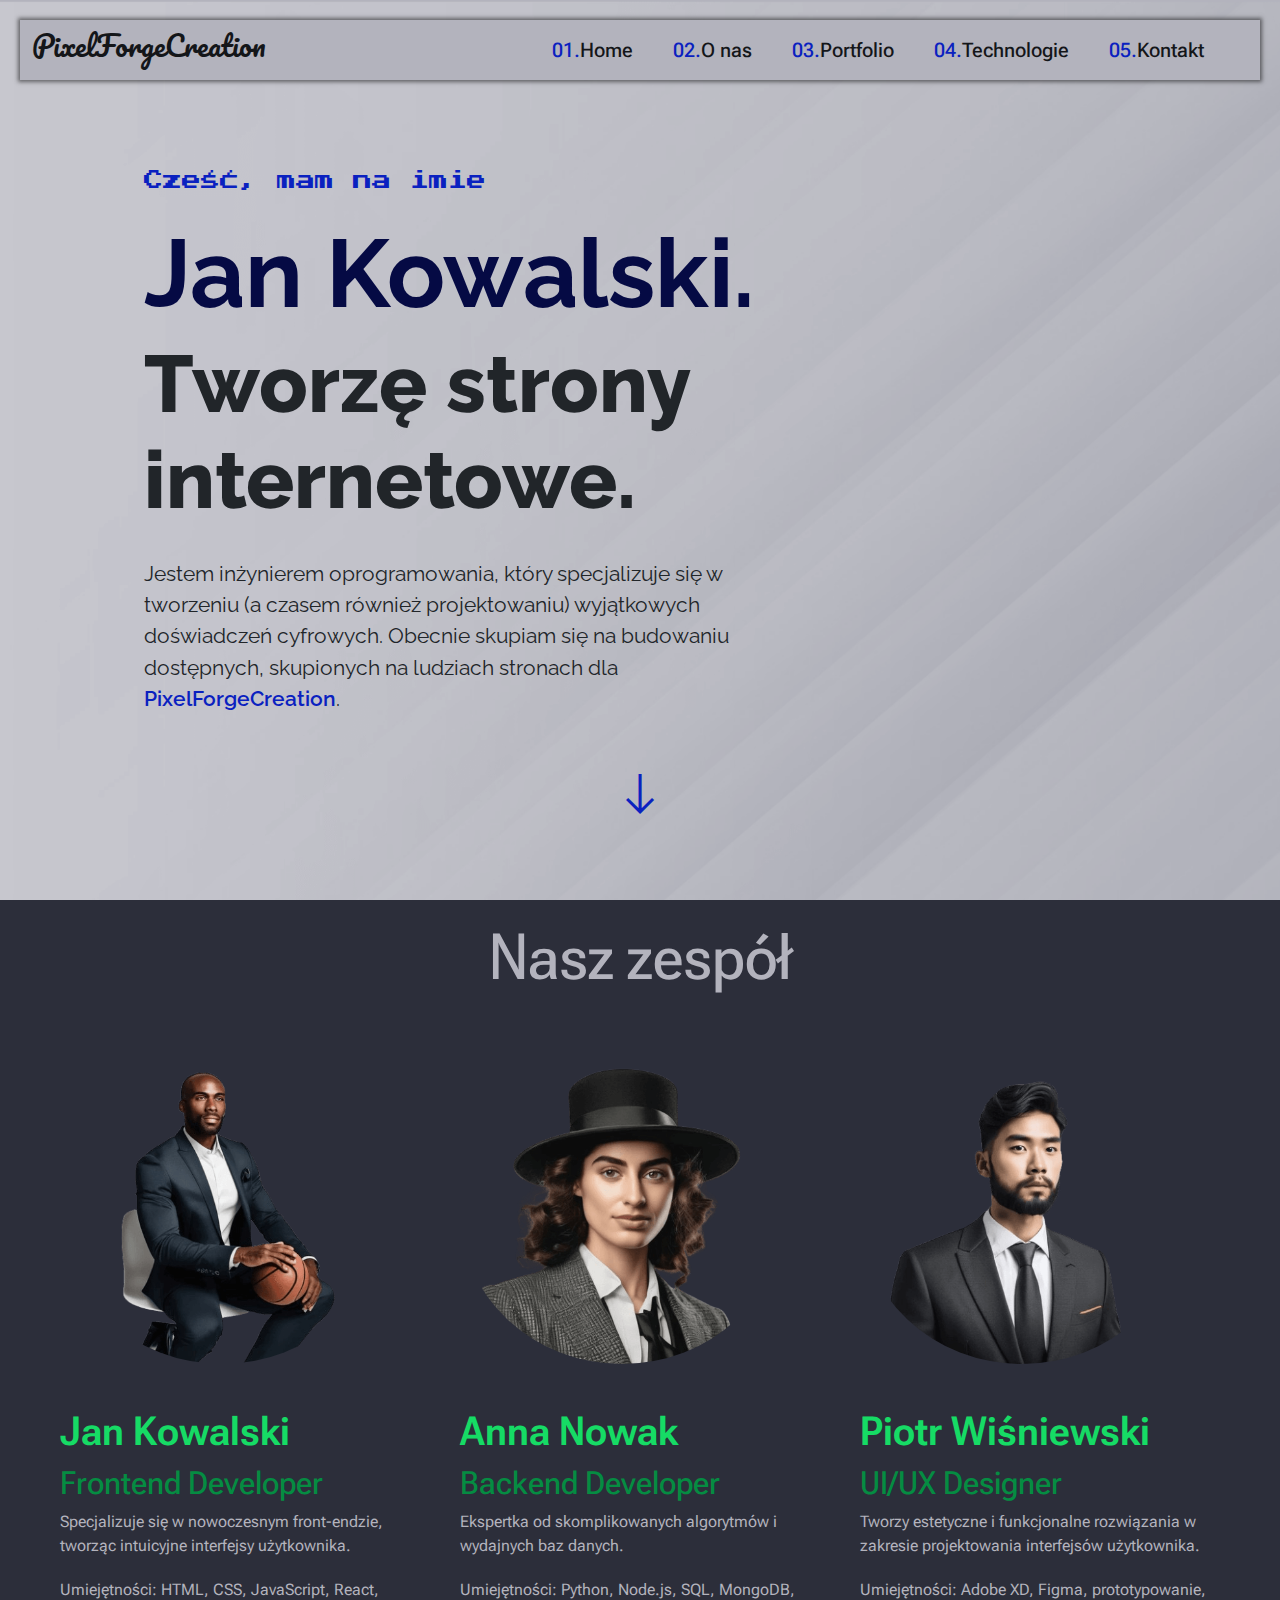
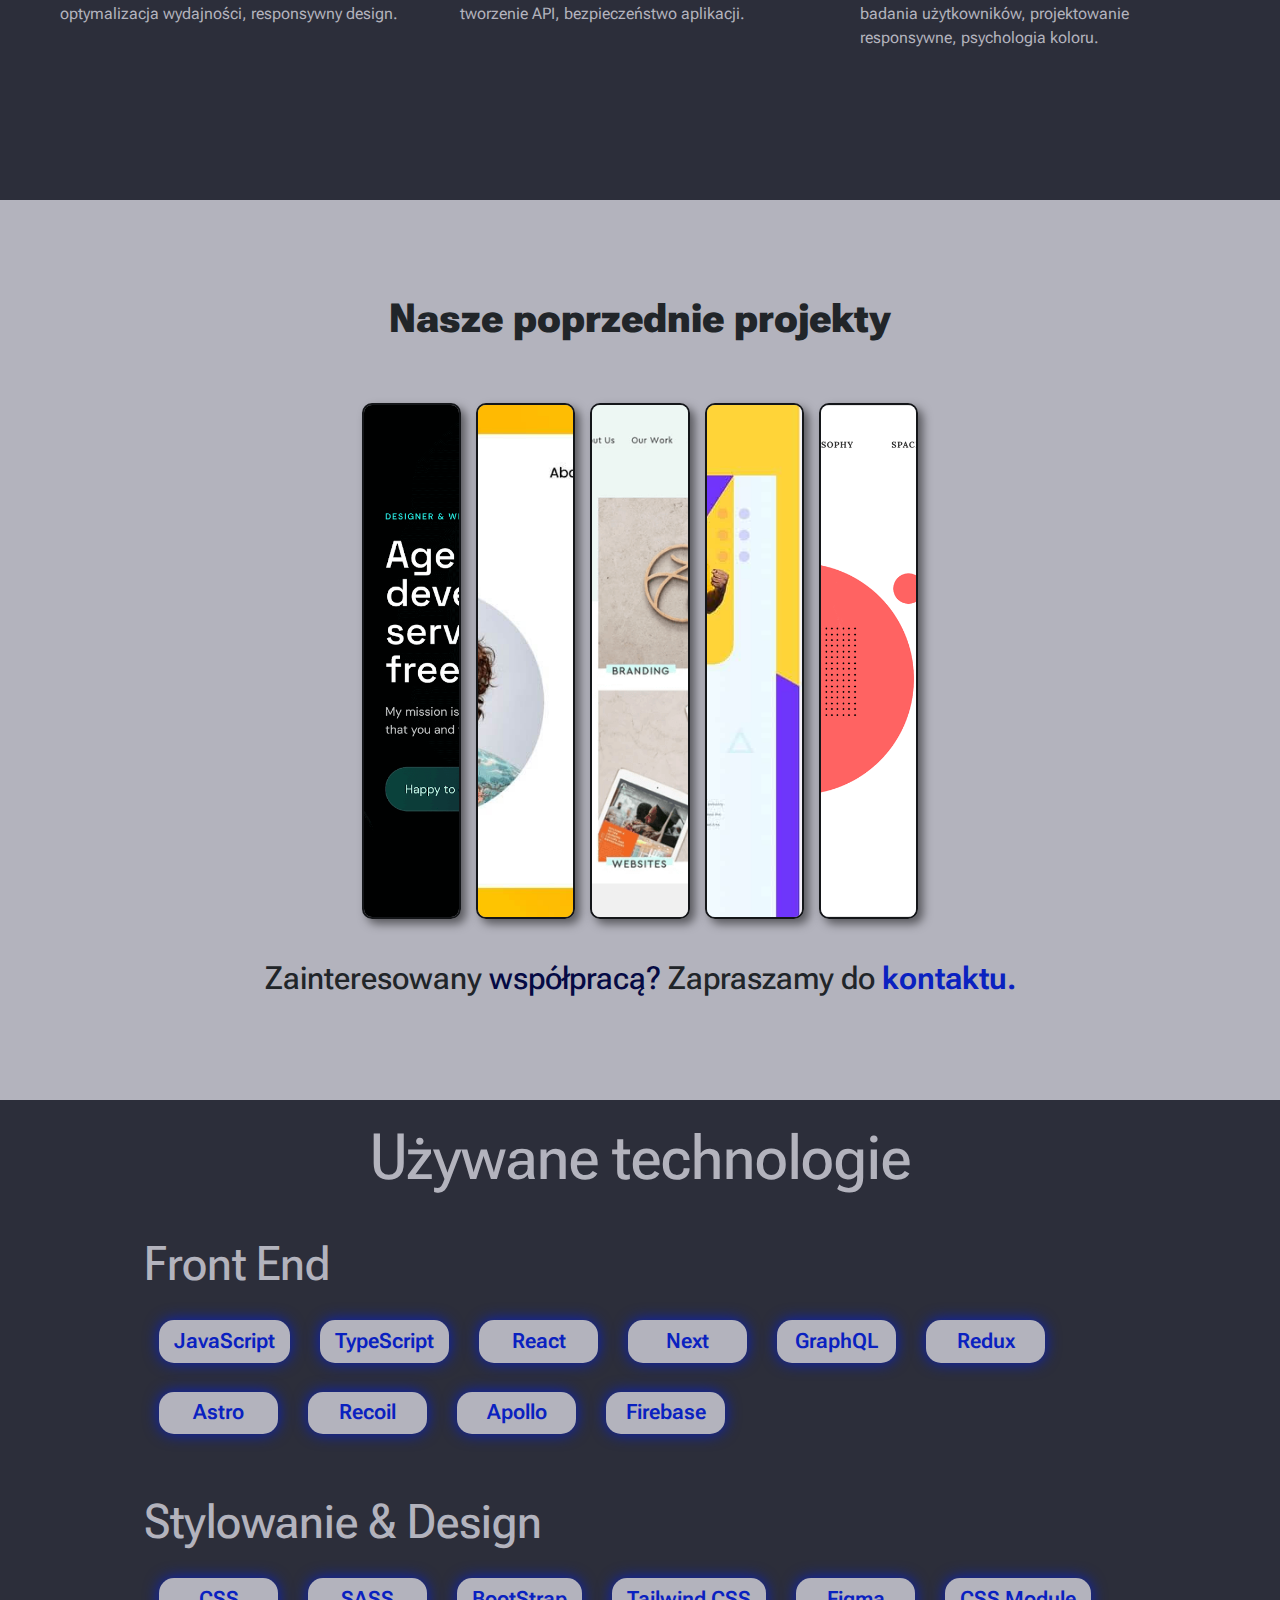
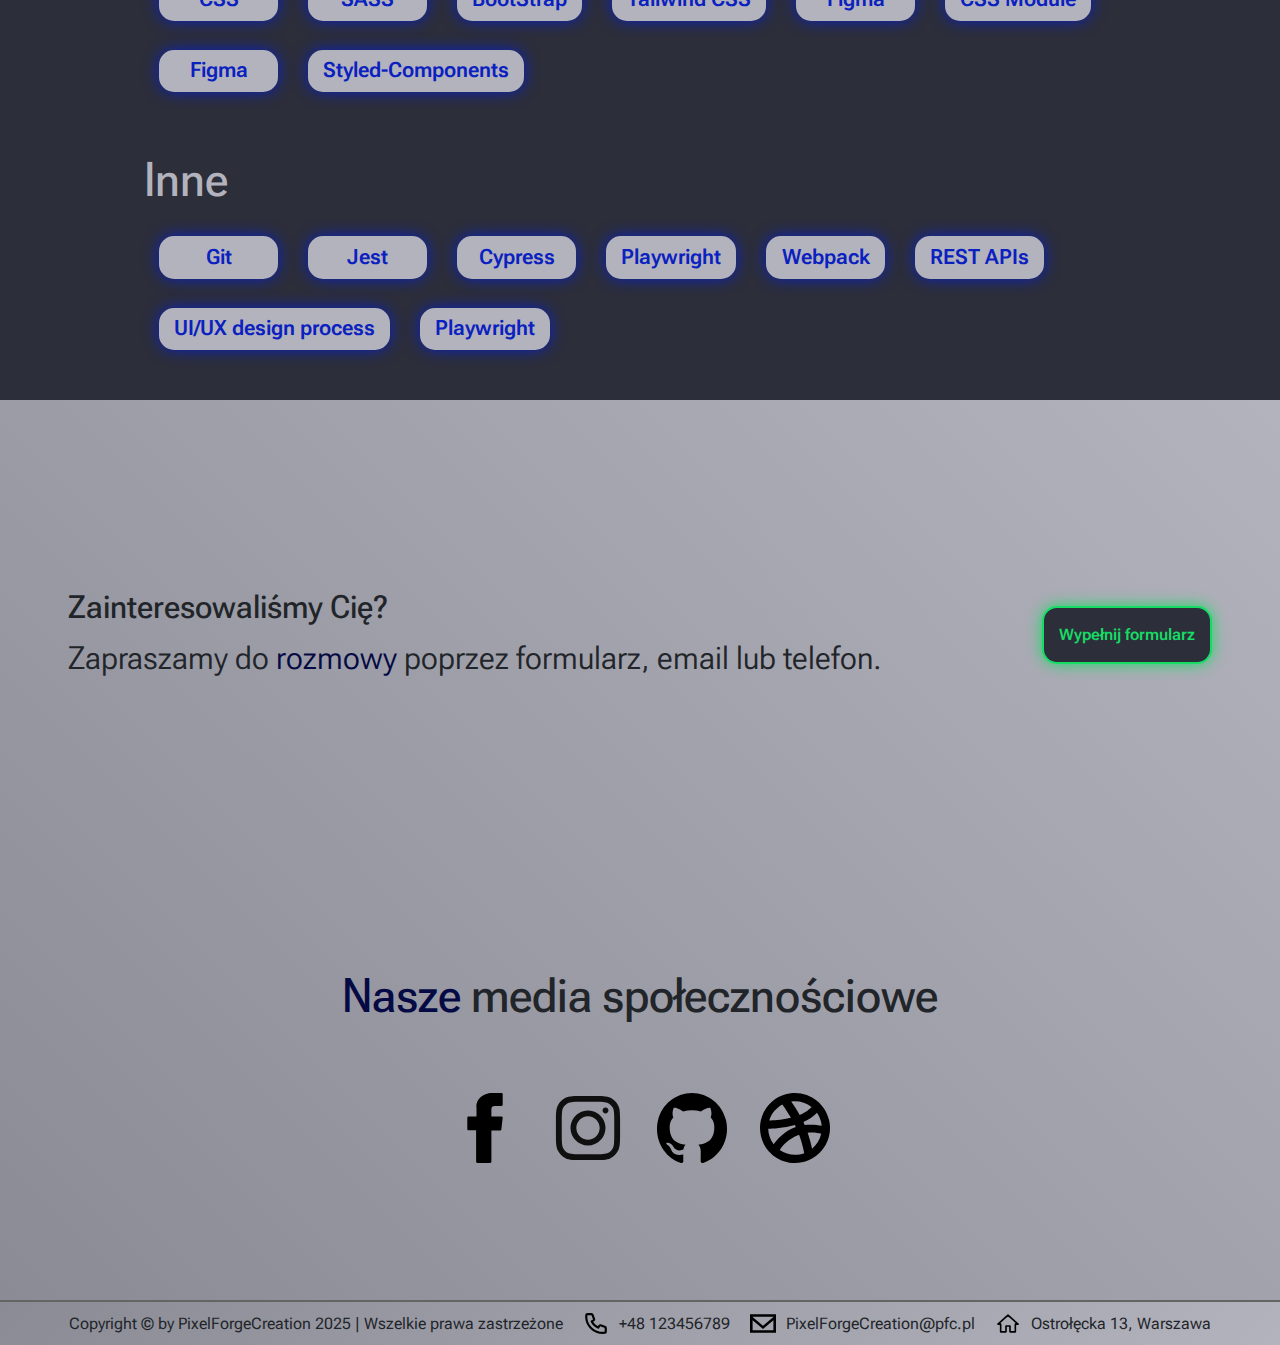
==== index.html @ 35549806 "Add files via upload" ====
<!DOCTYPE html>
<html lang="pl-PL">
<head>
  <meta charset="UTF-8">
  <meta name="viewport" content="width=device-width, initial-scale=1.0">
  <title>Portfolio</title>
  <link rel="preconnect" href="https://fonts.googleapis.com">
  <link rel="preconnect" href="https://fonts.gstatic.com" crossorigin>
  <link href="https://fonts.googleapis.com/css2?family=Pacifico&display=swap" rel="stylesheet">
  <link href="https://fonts.googleapis.com/css2?family=Pacifico&family=Roboto+Flex:opsz,wght@8..144,100..1000&display=swap" rel="stylesheet">
  <link href="https://fonts.googleapis.com/css2?family=Press+Start+2P&display=swap" rel="stylesheet">
  <link href="https://fonts.googleapis.com/css2?family=Raleway:ital,wght@0,100..900;1,100..900&display=swap" rel="stylesheet">
  <link rel="stylesheet" href="https://fonts.googleapis.com/css2?family=Material+Symbols+Outlined:opsz,wght,FILL,GRAD@20..48,100..700,0..1,-50..200&icon_names=south" />
  <link rel="stylesheet" href="style.css">
  <link rel="stylesheet" href="css/hover-underline-animation.css">
</head>
<body>
  <div class="main background_color">
    <div class="landing_page" id="landing_page">
      <nav class="navbar navbar-expand-lg background_color">
        <div class="container-fluid">
          <a class="navbar-brand hover-underline-animation" href="#"><p class="pacifico-regular text_color h3">PixelForgeCreation</p></a>
          <button class="navbar-toggler" type="button" data-bs-toggle="collapse" data-bs-target="#navbarSupportedContent" aria-controls="navbarSupportedContent" aria-expanded="false" aria-label="Toggle navigation">
            <span class="navbar-toggler-icon"></span>
          </button>
          <div class="collapse navbar-collapse justify-content-end" id="navbarSupportedContent">
            <ul class="navbar-nav me-4 mb-2 mb-lg-0">
              <li class="nav-item">
                <a class="nav-link active" href="#landing_page">
                  <div class="btn btn-outline-light no_border d-flex glowing_effect">
                    <p class="accent_color h5 mb-0">01.</p>
                    <p class="text_color h5 mb-0">Home</p>
                  </div>
                </a>
              </li>
              <li class="nav-item ">
                <a class="nav-link active" href="#about_us">
                  <div class="btn btn-outline-light no_border d-flex glowing_effect">
                    <p class="accent_color h5 mb-0">02.</p>
                    <p class="text_color h5 mb-0">O nas</p>
                  </div>
                </a>
              </li>       
              <li class="nav-item">
                <a class="nav-link active" href="#portfolio">
                  <div class="btn btn-outline-light no_border d-flex glowing_effect">
                    <p class="accent_color h5 mb-0">03.</p>
                    <p class="text_color h5 mb-0">Portfolio</p>
                  </div>
                </a>
              </li>
              <li class="nav-item">
                <a class="nav-link active" href="#technologie">
                  <div class="btn btn-outline-light no_border d-flex glowing_effect">
                    <p class="accent_color h5 mb-0">04.</p>
                    <p class="text_color h5 mb-0">Technologie</p>
                  </div>
                </a>
              </li>
              <li class="nav-item">
                <a class="nav-link active" href="#contact">
                  <div class="btn btn-outline-light no_border d-flex glowing_effect">
                    <p class="accent_color h5 mb-0">05.</p>
                    <p class="text_color h5 mb-0">Kontakt</p>
                  </div>
                </a>
              </li>
            </ul>
          </div>
        </div>
      </nav>
      <div class="landing_page_description"> 
        <p class="welcome accent_color">Cześć, mam na imie</p>
        <h1 class="my_name secondary_color">Jan Kowalski.</h1>
        <h2 class="my_job">Tworzę strony internetowe.</h2>
        <div class="des">
          <p class="my_des">
            Jestem inżynierem oprogramowania, który specjalizuje się w tworzeniu (a czasem również projektowaniu) wyjątkowych doświadczeń cyfrowych. 
            Obecnie skupiam się na budowaniu dostępnych, skupionych na ludziach stronach dla 
            <span class="my_firm">PixelForgeCreation</span>.
          </p>
        </div>
      </div>
      <div class="button_next_page d-flex justify-content-center">
         <span class="material-symbols-outlined">
          <a href="#about_us" class="next_page">south</a>
          </span>
      </div>
    </div>
    <div class="about_us d-flex align-items-center flex-column" id="about_us">
      <h2 class="our_team">Nasz zespół</h2>
      <div class="about_us_description d-flex align-items-center justify-content-around">
        <div class="image-container d-flex jan_kowalski">
          <img src="img/jan_kowalski.png" alt="Jan Kowalski">
          <div class="person_description mt-4">
        <h2 class="about_us_name">Jan Kowalski</h2>
        <h3 class="about_us_job">Frontend Developer</h3>
        <p class="about_us_des">Specjalizuje się w nowoczesnym front-endzie, tworząc intuicyjne interfejsy użytkownika.</p>
        <p class="about_us_abi">Umiejętności: HTML, CSS, JavaScript, React, optymalizacja wydajności, responsywny design.</p>
          </div>
        </div>
        <div class="image-container d-flex anna_nowak">
          <img src="img/anna_nowak.png" alt="Anna Nowak">
          <div class="person_description mt-4">
            <h2 class="about_us_name">Anna Nowak</h2>
            <h3 class="about_us_job">Backend Developer</h3>
            <p class="about_us_des">Ekspertka od skomplikowanych algorytmów i wydajnych baz danych.</p>
            <p class="about_us_abi">Umiejętności: Python, Node.js, SQL, MongoDB, tworzenie API, bezpieczeństwo aplikacji.</p>
          </div>
        </div>
        <div class="image-container d-flex piotr_wisniewski">
          <img src="img/piotr_wisniewski.png" alt="Piotr Wiśniewski">
          <div class="person_description mt-4">
            <h2 class="about_us_name">Piotr Wiśniewski</h2>
            <h3 class="about_us_job">UI/UX Designer</h3>
            <p class="about_us_des">Tworzy estetyczne i funkcjonalne rozwiązania w zakresie projektowania interfejsów użytkownika.</p>
            <p class="about_us_abi">Umiejętności: Adobe XD, Figma, prototypowanie, badania użytkowników, projektowanie responsywne, psychologia koloru.</p>
          </div>
        </div>
      </div>
    </div>
    <div class="portfolio d-flex justify-content-center flex-column" id="portfolio">
        <h1 class="portfolio_title">Nasze poprzednie projekty</h1>
        <div class="animated_gallery">
          <img src="img/portfolio1.png" alt="Portfolio 1" class="portfolio_image">
          <img src="img/portfolio2.jpg" alt="Portfolio 2" class="portfolio_image">
          <img src="img/portfolio3.png" alt="Portfolio 3" class="portfolio_image">
          <img src="img/portfolio4.jpeg" alt="Portfolio 4" class="portfolio_image">
          <img src="img/portfolio5.png" alt="Portfolio 5" class="portfolio_image">
        </div>
        <h2>Zainteresowany <span class="special_word">współpracą?</span> Zapraszamy do <a href="#contact" class="contact_link">kontaktu.</a></h2>
    </div>
    <div class="technology" id="technologie">
      <div class="technologie">
        <h2>Używane technologie</h2>
        <div class="technologie_front_end styltechnologie">
          <h3>Front End</h3>
          <div class="technology_group">
            <div class="technology_element blue_glowing_border">JavaScript</div>
            <div class="technology_element blue_glowing_border">TypeScript</div>
            <div class="technology_element blue_glowing_border">React</div>
            <div class="technology_element blue_glowing_border">Next</div>
            <div class="technology_element blue_glowing_border">GraphQL</div>
            <div class="technology_element blue_glowing_border">Redux</div>
            <div class="technology_element blue_glowing_border">Astro</div>
            <div class="technology_element blue_glowing_border">Recoil</div>
            <div class="technology_element blue_glowing_border">Apollo</div>
            <div class="technology_element blue_glowing_border">Firebase</div>
            </div>
            </div>
            <div class="technologie_styling_design styltechnologie">
              <h3>Stylowanie & Design</h3>
              <div class="technology_group">
                <div class="technology_element blue_glowing_border">CSS</div>
                <div class="technology_element blue_glowing_border">SASS</div>
                <div class="technology_element blue_glowing_border">BootStrap</div>
                <div class="technology_element blue_glowing_border">Tailwind CSS</div>
                <div class="technology_element blue_glowing_border">Figma</div>
                <div class="technology_element blue_glowing_border">CSS Module</div>
                <div class="technology_element blue_glowing_border">Figma</div>
                <div class="technology_element blue_glowing_border">Styled-Components</div>
              </div>
            </div>
            <div class="technologie_inne styltechnologie">
              <h3>Inne</h3>
              <div class="technology_group">
                <div class="technology_element blue_glowing_border">Git</div>
                <div class="technology_element blue_glowing_border">Jest</div>
                <div class="technology_element blue_glowing_border">Cypress</div>
                <div class="technology_element blue_glowing_border">Playwright</div>
                <div class="technology_element blue_glowing_border">Webpack</div>
                <div class="technology_element blue_glowing_border">REST APIs</div>
                <div class="technology_element blue_glowing_border">UI/UX design process</div>
                <div class="technology_element blue_glowing_border">Playwright</div>
              </div>
            </div>
      </div>
    </div>
    <div class="contact" id="contact">
      <div class="contact_forms">
        <div class="contact_intro">
          <h2>Zainteresowaliśmy Cię?</h2>
          <p>Zapraszamy do <span class="secondary_color" >rozmowy</span> poprzez formularz, email lub telefon.</p>
        </div>
        <a href="/forms.html" class="form_reflink_a">
          <div class="form_reflink">
            <p>Wypełnij formularz</p>
          </div>
        </a>
      </div>
      <div class="contact_social_media">
        <h2><span class="secondary_color" >Nasze</span> media społecznościowe</h2>
        <div class="social_media_container">
          <div class="social_media_container">
            <a href="https://www.facebook.com" target="_blank">
                <div class="social_media">
                    <img src="img/facebook.svg" alt="facebook_logo">
                </div>
            </a>
            <a href="https://www.instagram.com" target="_blank">
                <div class="social_media">
                    <img src="img/instagram.svg" alt="instagram_logo">
                </div>
            </a>
            <a href="https://www.github.com" target="_blank">
                <div class="social_media">
                    <img src="img/github.svg" alt="github_logo">
                </div>
            </a>
            <a href="https://www.youtube.com/watch?v=dQw4w9WgXcQ" target="_blank">
                <div class="social_media">
                    <img src="img/website.svg" alt="website_logo">
                </div>
            </a>
        </div>
        </div>
      </div>
    </div>
    <footer class="footer d-flex justify-content-center align-items-center">
      <p>Copyright © by PixelForgeCreation 2025 | Wszelkie prawa zastrzeżone </p>
        <div class="contact_image">
          <img src="img/phone.svg" alt="phone_logo">
        </div>
      <p>+48 123456789
        <div class="contact_image">
          <img src="img/email.svg" alt="phone_logo">
        </div>
        PixelForgeCreation@pfc.pl    
        <div class="contact_image">
          <img src="img/house.svg" alt="phone_logo">
        </div>
        Ostrołęcka 13, Warszawa</p>
    </footer>
    <script src="js/bootstrap.min.js"></script>
  </div>
</body>
</html>
---- style.css ----
@import url('css/bootstrap.min.css');

/*html{
    overflow: hidden;
    overflow-x: hidden;
    overflow-y: hidden; 
} 
*/

*{
    box-sizing: border-box;
}

.pacifico-regular{
    font-family: "Pacifico", serif;
    font-weight: 400;
    font-style: normal;
}
  
.roboto-flex{
    font-family: "Roboto Flex", serif;
    font-weight: 400;
    font-style: normal;
    font-variation-settings:
      "slnt" 0,
      "wdth" 100,
      "GRAD" 0,
      "XOPQ" 96,
      "XTRA" 468,
      "YOPQ" 79,
      "YTAS" 750,
      "YTDE" -203,
      "YTFI" 738,
      "YTLC" 514,
      "YTUC" 712;
}

.press-start-2p-regular {
    font-family: "Press Start 2P", serif;
    font-weight: 400;
    font-style: normal;
  }

body{
    font-family: "Roboto Flex", serif;
    margin: 0;
}

p{
    margin: 0;
}

.main{
    width: 100%;
    height: 500vh;
    cursor: pointer;
}

.text_color{
    color: #141619;
}

.background_color{
    background: #B3B3BD;
}

.secondary_color{
    color: #050a44;
}

.primary_color{
    color: #2c2e3a;
}

.accent_color{
    color: #0A21C0;
}

.no_border{
    border: none;
}


.glowing_effect:hover{
    background-color: #141619;
    transition: all 0.2s ease-in-out;
}

.glowing_effect:hover > p{
    color: white;
    transition: all 0.2s ease-in-out;
}

.landing_page{
    width: 100%;
    height: 20%;
    display: flex;
    flex-direction: column;
    padding: 20px;
    background-image: url('img/background_landing_page.png');
    background-position: center;
    background-size: cover;
    background-repeat: no-repeat;
    background-attachment: scroll;
}

.navbar{
    width: 100%;
    height: 7%;
    box-shadow: 0 0 4px 2px rgba(0, 0, 0, 0.5);
}

.landing_page_description{
    width: 100%;
    height: 80%;
    display: flex;
    justify-content: left;
    padding-top: 7%;
    padding-left: 10%;
    padding-right: 15%;
    flex-direction: column;
    font-family: "Raleway", serif;
    font-style: normal;
    padding-bottom: 20px;
}

.welcome{
    font-family: "Press Start 2P", serif;
    margin-bottom: 20px;
    font-size: 1.2em;
}

.my_name{
    font-weight: 700;
    font-size: 6em;
    margin-bottom: 5px;
}

.my_job{
    font-weight: 800;
    font-size: 5em;
    margin-bottom: 15px;
}

.des {
    width: 67%;
}

.my_des{
    font-size: 1.3em;
    margin-top: 15px;
}

.my_firm{
    color: #0A21C0;
    font-weight: 600;
}

.button_next_page{
    width: 100%;
    height: 6%;
}

.material-symbols-outlined{
    font-size: 300%;
}

.material-symbols-outlined{
    display: flex;
    justify-content: center;
    align-items: center;
    border-radius: 50%;
    aspect-ratio: 1/1;
}

.material-symbols-outlined:hover{
    background-color: #2c2e3a;
    color: #B3B3BD;
    font-weight: 500;
    transition: all 0.2s ease-in-out;
}

.material-symbols-outlined:hover > a{
    color: #B3B3BD;
    transition: all 0.2s ease-in-out;
}

.next_page{
    text-decoration: none;
    color: #0A21C0;
}

.about_us{
    width: 100%;
    height: 100vh;
    padding: 20px;
    background-color: #2c2e3a;
    color: #B3B3BD;
}

.portfolio{
    width: 100%;
    height: 100vh;
    padding: 20px;
    align-items: center;
    background-image: url('img/background.jpg');
    background-position: center;
    background-size: cover;
    background-repeat: no-repeat;
    background-attachment: fixed;
}

.technology{
    width: 100%;
    height: 100vh;
    padding: 20px;
    background-color: #2c2e3a;
}

.technologie{
    width: 80%;
    height: 100%;
    background-color: #2c2e3a;
    color: #B3B3BD;
    align-self: center;
    justify-self: center;}

.technologie > h2{
    justify-self: center;
    font-size: 4em;
}

.contact{
    width: 100%;
    height: 100vh;
    padding: 20px;
    display: flex;
    justify-content: center;
    align-items: center;
    flex-direction: column;
    background: linear-gradient(225deg, rgba(179,179,189,1) 0%, rgba(139,139,149,1) 100%);;
}

.contact_title{
    font-size: 2.5em;
    font-weight: 800;
    margin-bottom: 20px;
}

.class1{
    color: #050a44;
}

.formularz_kontaktowy{
    /*border: 2px solid red;*/
    width: 80%;
    height: 80%;
    display: flex;
    justify-content: center;
    align-items: center;
    flex-direction: column;
}

.podstawowe_dane{
    margin-top: 30px;
    height: 25%;
    width: 100%;
    display: flex;
    justify-content: space-between;
    flex-wrap: wrap;
    /*border: 2px solid green;*/
}

.podstawowe_dane > input{
    width: 49%;
    height: 40%;
    border: 3px solid #0A21C0;
    background-color: #B3B3BD;
    font-size: 1.4em;
    font-weight: 500;
    box-shadow: 0 0 3px #0A21C0;
}

input::placeholder{
    color: #141619;
    font-size: 1em;
}

.form-control{
    border: 3px solid #0A21C0;
    background-color: #B3B3BD;
    font-size: 1.4em;
    font-weight: 500;
    box-shadow: 0 0 3px #0A21C0;
}

#exampleFormControlTextarea1{
    height: 60%;
    width: 100%;
    margin-bottom: 20px;
}

.footer{
    height: 5vh;
    border-top: #646464 2px solid;
    background: linear-gradient(315deg, rgba(179,179,189,1) 0%, rgba(139,139,149,1) 100%);

}

.about_us_description{
    width: 100%;
    height: 75%;
    display: flex;
    justify-content: space-between;
    align-items: center;
    padding: 20px;
}

.about_us_description > div{
    width: 30%;
    height: 95%;
}

.our_team{
    font-size: 4em;
}

.image-container{
    flex-direction: column;
    width: 33%;
}

.image-container > img{
    width: 90%;
    height: auto;
    border-radius: 50%;
    padding-bottom: 20px;
}

.border_test{
    border: 2px solid red;
}

.person_description{
    height: 50%;
}

.about_us_name{
    font-weight: 600;
    font-size: 2.5em;
    color: #16DB65;
}

.about_us_job{
    color: #058C42;
    font-size: 2em;
    font-weight: 500;
}

.about_us_des{
    padding-bottom: 20px;
}

.animated_gallery{
    margin-bottom: 40px;
    margin-top: 40px;
    width: 80%;
    height: 60%;
    display: flex;
    justify-content: center;
    gap: 15px;
}

.portfolio_image{
    width: 10%;
    height: 100%;
    object-fit: cover;
    border-radius: 10px;
    border: 2px solid #141619;
    transition: all 0.4s ease-in-out;
    box-shadow: 5px 5px 10px 0px rgba(0, 0, 0, 0.5); /* Increased shadow for more visibility */
}

.portfolio_image:hover{
    width: 75%;
}

.portfolio_title{
    font-size: 2.5em;
    font-weight: 800;
    margin-bottom: 20px;
}

.special_word{
    color: #050a44;
}

.contact_link{
    text-decoration: none;
    color: #0A21C0;
    font-weight: 600;
}

.styltechnologie{
    width: 100%;
    height: 30%;
    display: flex;
    flex-direction: column;
    padding-top: 20px;
}

.styltechnologie > h3 {
    font-size: 3em;
    padding-top: 10px;
    font-weight: 500;
}

.technology_group{
    width: 100%;
    height: 100%;
    display: flex;
    flex-direction: row;
    padding-top: 20px;
    flex-wrap: wrap;
}

.technology_element{
    background-color: #B3B3BD;
    color: #0A21C0;
    padding: 0 15px 0 15px;
    margin: 0 15px 0 15px;
    height: 30%;
    min-height: 40px;
    min-width: 12%;
    width: auto;
    display: flex;
    justify-content: center;
    align-items: center;
    font-size: 1.3em;
    font-weight: 600;
    border-radius: 15px;
    box-shadow: 4px 4px 8px rgba(183, 176, 176, 0.084); /* Shadow on right and bottom */
    gap: 10px;
    transition: all 0.3s ease-in-out; /* Add transition for smooth scaling */
}

.technology_element:hover{
    transform: scale(1.1); /* Enlarge the element on hover */
    font-size: 1.45em;
    box-shadow: 0 0 15px #16DB65;
    color: #007830;
}


.blue_glowing_border{
    box-shadow: 0 0 15px #0A21C0;
}

.contact_forms{
    height: 50%;
    width: 100%;
}

.contact_social_media{
    height: 50%;
    width: 100%;
    display: flex;
    justify-content: center;
    flex-direction: column;
    align-items: center;
}

.contact_social_media > h2 {
    font-size: 3em;
}
.social_media_container{
    display: flex;
    margin-top: 30px;
    justify-content: space-evenly;
    width: 60%;
}

.social_media > img{
    width: 70px;
    height: 70px;
}

.phone_logo{
    height: 100%;
}

.contact_image{
    height: 100%;
    display: flex;
    align-items: center;
    justify-items: center;
    margin-left: 20px;
    margin-right: 10px;
}

.contact_image > img {
    height: 60%;
}

.contact_forms{
    display: flex;
    flex-direction: row;
    align-items:  center;
    justify-content: center;
}

.contact_intro{
    margin-right: 13%;
    font-size: 2em;
}

.form_reflink_a{
    text-decoration: none;
}

.form_reflink{
    background-color: #2c2e3a;
    border: #16DB65 2px solid;
    padding: 15px;
    border-radius: 15px;
    color: #16DB65;
    font-weight: 600;
    box-shadow: 0 0 15px #16DB65;
    transition: all 0.3s ease-in-out;
}

.form_reflink:hover{
    transform: scale(1.1);
    transition: all 0.3s ease-in-out;
}

.footer_main{
    width: 100vw;
    height: 100vh;
}
---- css/hover-underline-animation.css ----
.hover-underline-animation {
    display: inline-block;
    position: relative;
}

.hover-underline-animation::after {
    content: '';
    position: absolute;
    width: 100%;
    transform: scaleX(0);
    height: 2px;
    bottom: 0;
    left: 0;
    background-color: #0A21C0;
    transform-origin: bottom right;
    transition: transform 0.2s ease-out;
}

.hover-underline-animation:hover::after{
    transform: scaleX(1);
    transform-origin: bottom left;
}
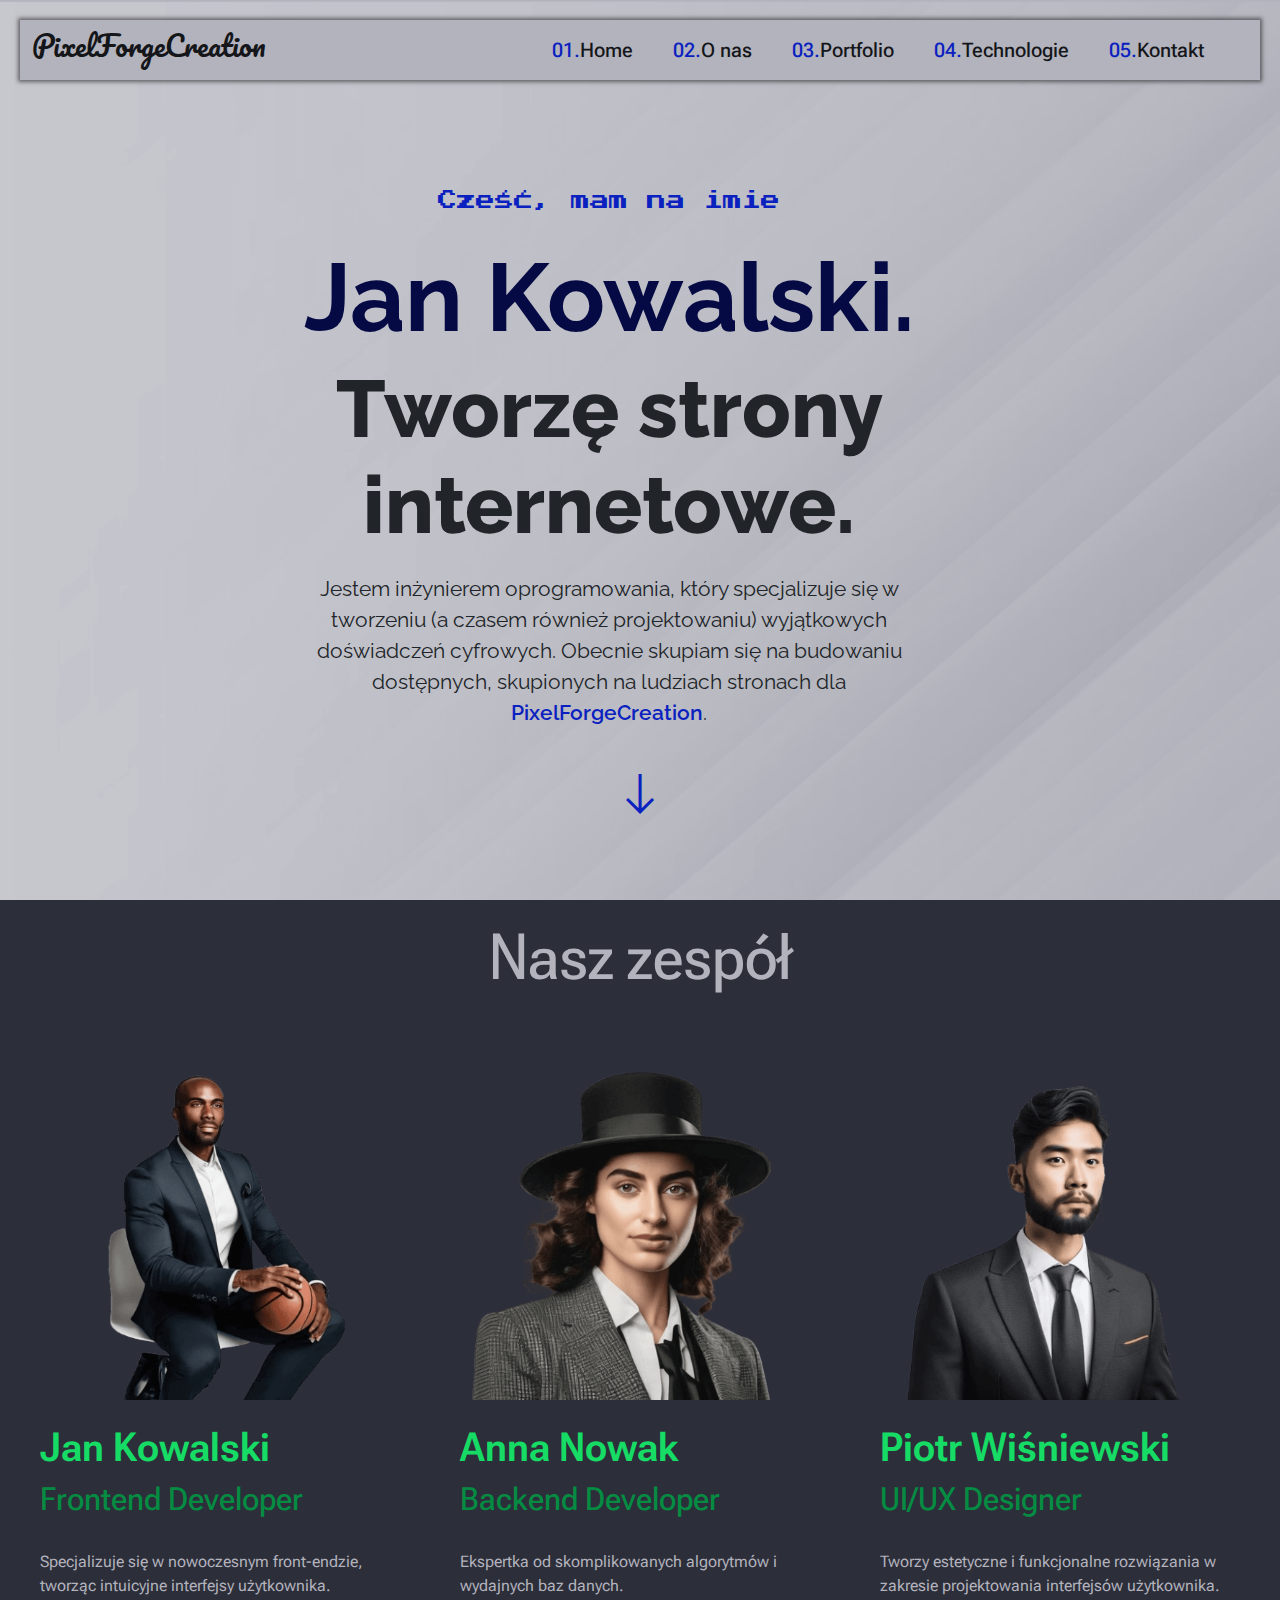
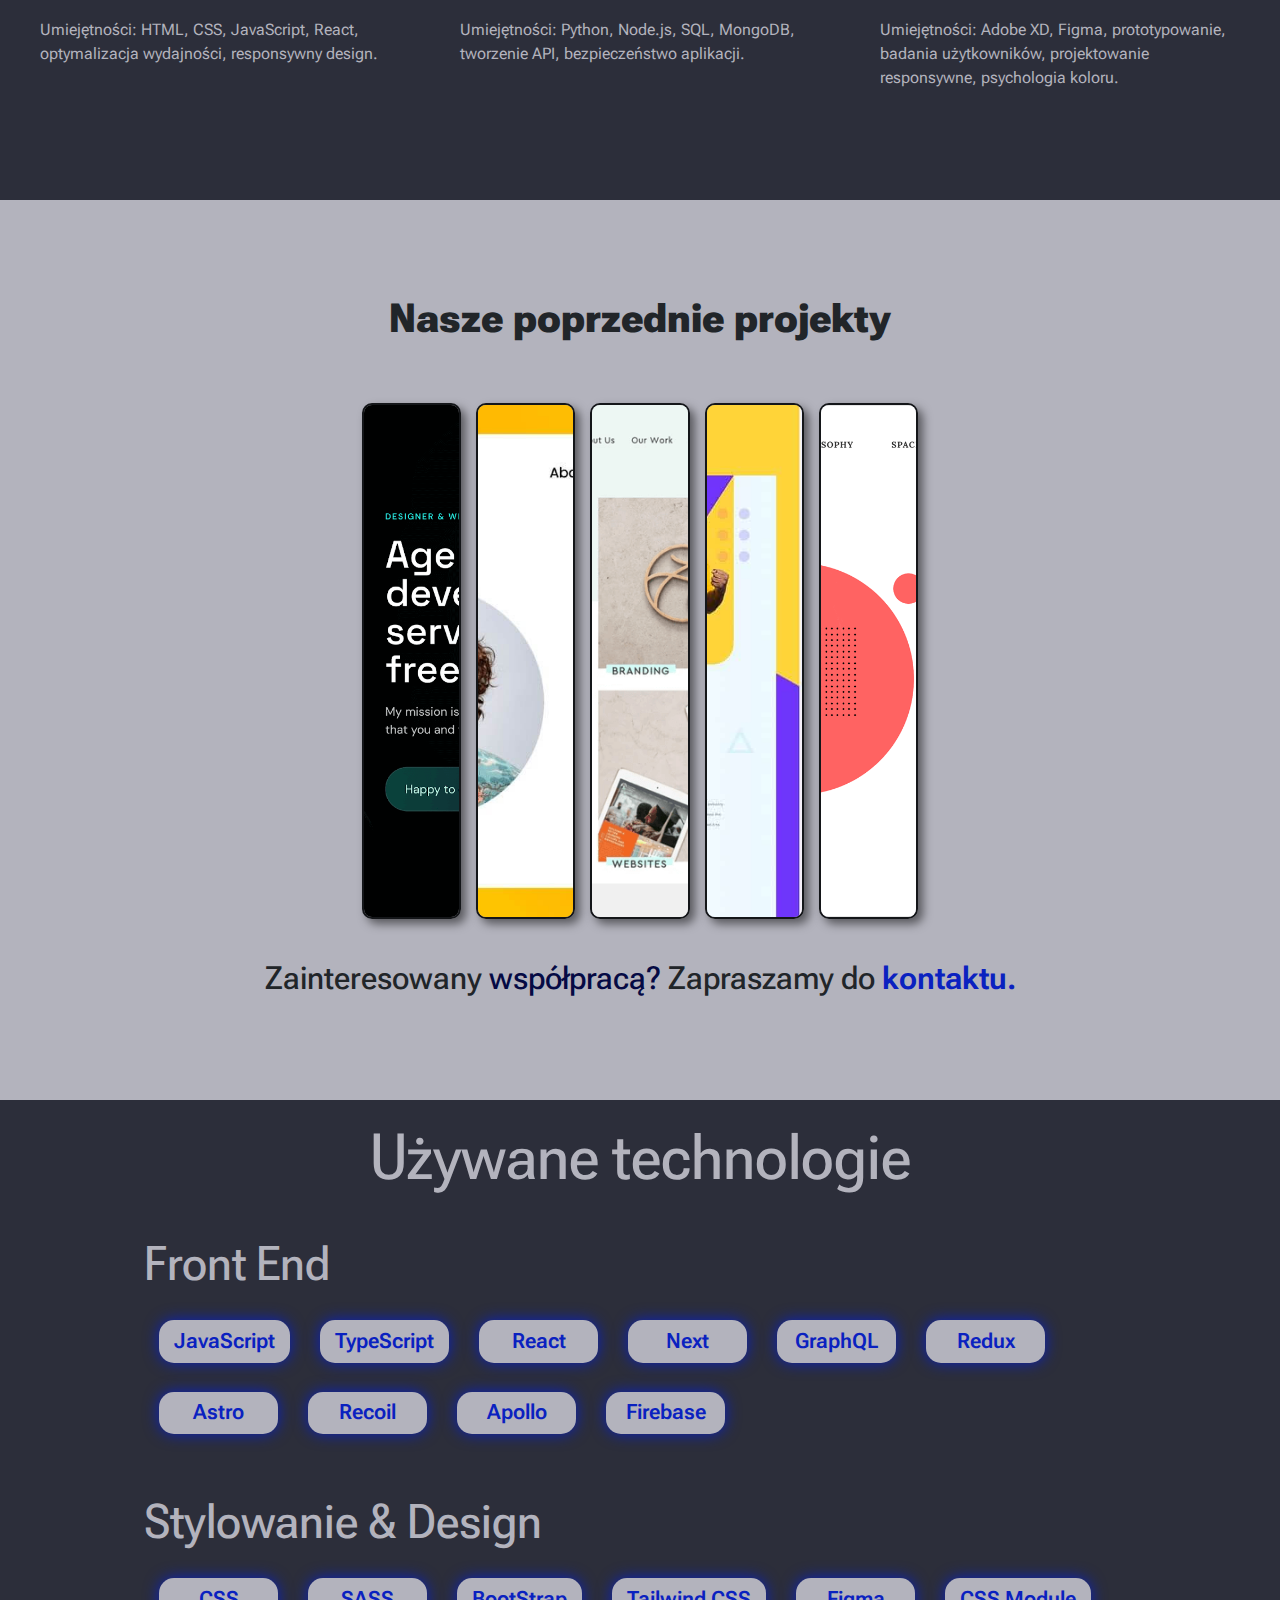
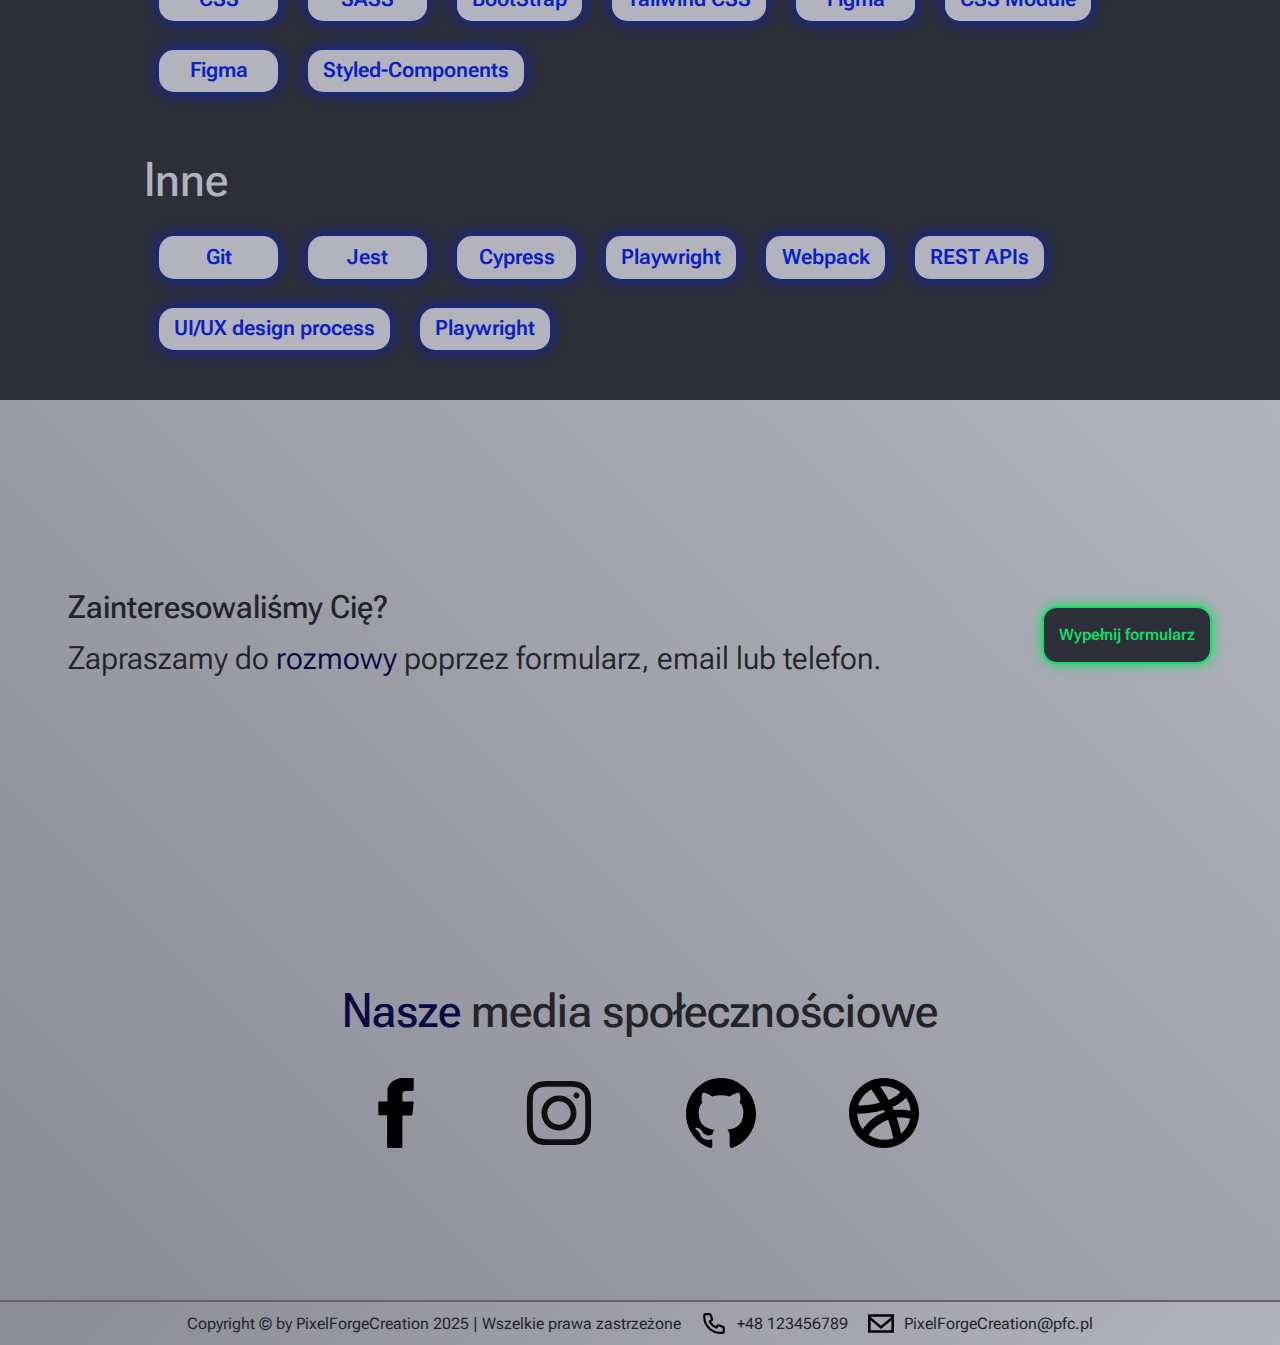
==== commit 54667c50: "ver 0.1.1" ====
--- a/index.html
+++ b/index.html
@@ -70,14 +70,14 @@
         </div>
       </nav>
       <div class="landing_page_description"> 
-        <p class="welcome accent_color">Cześć, mam na imie</p>
-        <h1 class="my_name secondary_color">Jan Kowalski.</h1>
-        <h2 class="my_job">Tworzę strony internetowe.</h2>
-        <div class="des">
-          <p class="my_des">
+        <p class="landing_page_welcome accent_color">Cześć, mam na imie</p>
+        <h1 class="landing_page_my_name secondary_color">Jan Kowalski.</h1>
+        <h2 class="landing_page_my_job">Tworzę strony internetowe.</h2>
+        <div class="landing_page_description_container">
+          <p class="landing_page_my_description">
             Jestem inżynierem oprogramowania, który specjalizuje się w tworzeniu (a czasem również projektowaniu) wyjątkowych doświadczeń cyfrowych. 
             Obecnie skupiam się na budowaniu dostępnych, skupionych na ludziach stronach dla 
-            <span class="my_firm">PixelForgeCreation</span>.
+            <span class="landing_page_my_firm">PixelForgeCreation</span>.
           </p>
         </div>
       </div>
@@ -87,32 +87,44 @@
           </span>
       </div>
     </div>
-    <div class="about_us d-flex align-items-center flex-column" id="about_us">
+    <div class="about_us" id="about_us">
       <h2 class="our_team">Nasz zespół</h2>
-      <div class="about_us_description d-flex align-items-center justify-content-around">
+      <div class="about_us_description">
         <div class="image-container d-flex jan_kowalski">
-          <img src="img/jan_kowalski.png" alt="Jan Kowalski">
-          <div class="person_description mt-4">
-        <h2 class="about_us_name">Jan Kowalski</h2>
-        <h3 class="about_us_job">Frontend Developer</h3>
-        <p class="about_us_des">Specjalizuje się w nowoczesnym front-endzie, tworząc intuicyjne interfejsy użytkownika.</p>
-        <p class="about_us_abi">Umiejętności: HTML, CSS, JavaScript, React, optymalizacja wydajności, responsywny design.</p>
+          <div class="about_us_img">
+            <img src="img/jan_kowalski.png" class="img-fluid" alt="Jan Kowalski">
+          </div>
+          <div class=" mt-4">
+            <h2 class="about_us_name">Jan Kowalski</h2>
+            <h3 class="about_us_job">Frontend Developer</h3>
+          </div>
+          <div class="person_description_second mt-4">
+            <p class="about_us_des">Specjalizuje się w nowoczesnym front-endzie, tworząc intuicyjne interfejsy użytkownika.</p>
+            <p class="about_us_abi">Umiejętności: HTML, CSS, JavaScript, React, optymalizacja wydajności, responsywny design.</p>
           </div>
         </div>
         <div class="image-container d-flex anna_nowak">
-          <img src="img/anna_nowak.png" alt="Anna Nowak">
+          <div class="about_us_img">
+            <img src="img/anna_nowak.png" class="img-fluid" alt="Anna Nowak">
+          </div>
           <div class="person_description mt-4">
             <h2 class="about_us_name">Anna Nowak</h2>
             <h3 class="about_us_job">Backend Developer</h3>
+          </div>
+          <div class="person_description_second mt-4">
             <p class="about_us_des">Ekspertka od skomplikowanych algorytmów i wydajnych baz danych.</p>
             <p class="about_us_abi">Umiejętności: Python, Node.js, SQL, MongoDB, tworzenie API, bezpieczeństwo aplikacji.</p>
           </div>
         </div>
         <div class="image-container d-flex piotr_wisniewski">
-          <img src="img/piotr_wisniewski.png" alt="Piotr Wiśniewski">
+          <div class="about_us_img">
+            <img src="img/piotr_wisniewski.png" class="img-fluid" alt="Piotr Wiśniewski">
+          </div>
           <div class="person_description mt-4">
             <h2 class="about_us_name">Piotr Wiśniewski</h2>
             <h3 class="about_us_job">UI/UX Designer</h3>
+          </div>
+          <div class="person_description_second mt-4">
             <p class="about_us_des">Tworzy estetyczne i funkcjonalne rozwiązania w zakresie projektowania interfejsów użytkownika.</p>
             <p class="about_us_abi">Umiejętności: Adobe XD, Figma, prototypowanie, badania użytkowników, projektowanie responsywne, psychologia koloru.</p>
           </div>
@@ -191,45 +203,41 @@
       <div class="contact_social_media">
         <h2><span class="secondary_color" >Nasze</span> media społecznościowe</h2>
         <div class="social_media_container">
-          <div class="social_media_container">
             <a href="https://www.facebook.com" target="_blank">
                 <div class="social_media">
-                    <img src="img/facebook.svg" alt="facebook_logo">
+                    <img src="img/facebook.svg" class="img-fluid" alt="facebook_logo">
                 </div>
             </a>
             <a href="https://www.instagram.com" target="_blank">
                 <div class="social_media">
-                    <img src="img/instagram.svg" alt="instagram_logo">
+                    <img src="img/instagram.svg" class="img-fluid" alt="instagram_logo">
                 </div>
             </a>
             <a href="https://www.github.com" target="_blank">
                 <div class="social_media">
-                    <img src="img/github.svg" alt="github_logo">
+                    <img src="img/github.svg" class="img-fluid" alt="github_logo">
                 </div>
             </a>
             <a href="https://www.youtube.com/watch?v=dQw4w9WgXcQ" target="_blank">
                 <div class="social_media">
-                    <img src="img/website.svg" alt="website_logo">
-                </div>
-            </a>
-        </div>
+                    <img src="img/website.svg" class="img-fluid" alt="website_logo">
+                </div>
+            </a>
         </div>
       </div>
     </div>
     <footer class="footer d-flex justify-content-center align-items-center">
-      <p>Copyright © by PixelForgeCreation 2025 | Wszelkie prawa zastrzeżone </p>
+      <div class="copyright">
+        <p>Copyright © by PixelForgeCreation 2025 | Wszelkie prawa zastrzeżone </p>
+      </div>
         <div class="contact_image">
-          <img src="img/phone.svg" alt="phone_logo">
+          <img src="img/phone.svg" class="img-fluid" alt="phone_logo">
         </div>
       <p>+48 123456789
         <div class="contact_image">
-          <img src="img/email.svg" alt="phone_logo">
+          <img src="img/email.svg" class="img-fluid" alt="phone_logo">
         </div>
         PixelForgeCreation@pfc.pl    
-        <div class="contact_image">
-          <img src="img/house.svg" alt="phone_logo">
-        </div>
-        Ostrołęcka 13, Warszawa</p>
     </footer>
     <script src="js/bootstrap.min.js"></script>
   </div>
--- a/style.css
+++ b/style.css
@@ -114,7 +114,8 @@
     width: 100%;
     height: 80%;
     display: flex;
-    justify-content: left;
+    justify-content: center; /* Center horizontally */
+    align-items: center; /* Center vertically */
     padding-top: 7%;
     padding-left: 10%;
     padding-right: 15%;
@@ -122,36 +123,38 @@
     font-family: "Raleway", serif;
     font-style: normal;
     padding-bottom: 20px;
-}
-
-.welcome{
+    text-align: center; /* Center text */
+}
+
+.landing_page_welcome {
     font-family: "Press Start 2P", serif;
-    margin-bottom: 20px;
+    padding-bottom: 20px;
     font-size: 1.2em;
 }
 
-.my_name{
+.landing_page_my_name {
     font-weight: 700;
     font-size: 6em;
-    margin-bottom: 5px;
-}
-
-.my_job{
+    padding: 5px 0 5px 0;
+    margin: 0;
+}
+
+.landing_page_my_job {
     font-weight: 800;
     font-size: 5em;
-    margin-bottom: 15px;
-}
-
-.des {
+    margin: 0;
+}
+
+.landing_page_description_container {
     width: 67%;
 }
 
-.my_des{
+.landing_page_my_description {
     font-size: 1.3em;
-    margin-top: 15px;
-}
-
-.my_firm{
+    padding-top: 20px;
+}
+
+.landing_page_my_firm {
     color: #0A21C0;
     font-weight: 600;
 }
@@ -323,6 +326,8 @@
 
 .our_team{
     font-size: 4em;
+    align-self: center;
+    justify-self: center;
 }
 
 .image-container{
@@ -537,4 +542,149 @@
 .footer_main{
     width: 100vw;
     height: 100vh;
+}
+
+@media screen and ( max-width: 768px ) {
+    .landing_page {
+        padding: 0;
+    }
+    .landing_page_description {
+        padding-left: 5%;
+        padding-right: 5%;
+    }
+
+    .landing_page_welcome {
+        font-size: 0.9em;
+        padding-top: 15px;
+        padding-bottom: 10px;
+        justify-self: center;
+        align-self: center;
+    }
+
+    .landing_page_my_name {
+        font-size: 2.4em;
+        padding-bottom: 10px;
+        align-self: center;
+    }
+
+    .landing_page_my_job {
+        font-size: 1.8em;
+        padding-bottom: 10px;
+        align-items: center;
+    }
+
+    .landing_page_description_container {
+        width: 100%;
+    }
+
+    .landing_page_my_description {
+        padding-top: 20px;
+        font-size: 1.1em;
+        text-align: justify;
+    }
+
+    .our_team{
+        font-size: 2.5em;
+    }
+
+    .about_us{
+        padding: 0;
+        height: 150vh;
+        overflow: hidden;
+    }
+    
+    .about_us_img{
+        width: ;
+    }
+
+    .person_description_first{}
+
+    .person_description_second{}
+
+
+    .about_us_description{
+        padding: 0;
+        flex-direction: column;
+    }
+
+    .jan_kowalski{
+        width: 100;
+        height: 50%;
+        margin-left: 10px;
+        align-self: flex-start;
+    }
+
+    .portfolio{
+        overflow: hidden;
+    }
+
+    .technology{
+        overflow: hidden;
+    }
+
+    .contact{
+        overflow: hidden;
+    }
+
+    .footer{
+        overflow: hidden;
+    }
+
+    .contact_forms{
+        flex-direction: column;
+        align-items: center;
+        justify-content: center;
+    }
+
+    .contact_intro{
+        margin-right: 0;
+        margin-bottom: 20px;
+        font-size: 1.5em;
+    }
+
+    .form_reflink_a{
+        margin-top: 20px;
+    }
+
+    .contact_social_media{
+        flex-direction: column;
+        align-items: center;
+        justify-content: center;
+        font-size: 0.5em;
+    }
+
+    .social_media_container{
+        width: 100%;
+        justify-content: space-evenly;
+        align-content:  center;
+        margin-top: 15;
+
+    }
+
+    .social_media > img{
+        width: 40px;
+        height: 40px;
+    }
+
+    .footer{
+        font-size: 0.5em;
+        height: 8vh;
+        padding: 0 5px 0 5px;
+    }
+
+    .contact_image{
+        margin-left: 10px;
+        margin-right: 5px;
+        width: 5%;
+        margin: 0 5px 0 5px;
+    }
+
+    .copyright{
+        width: 30%;
+    }
+
+    .contact_image > img{
+        width: 20px;
+    }
+    
 }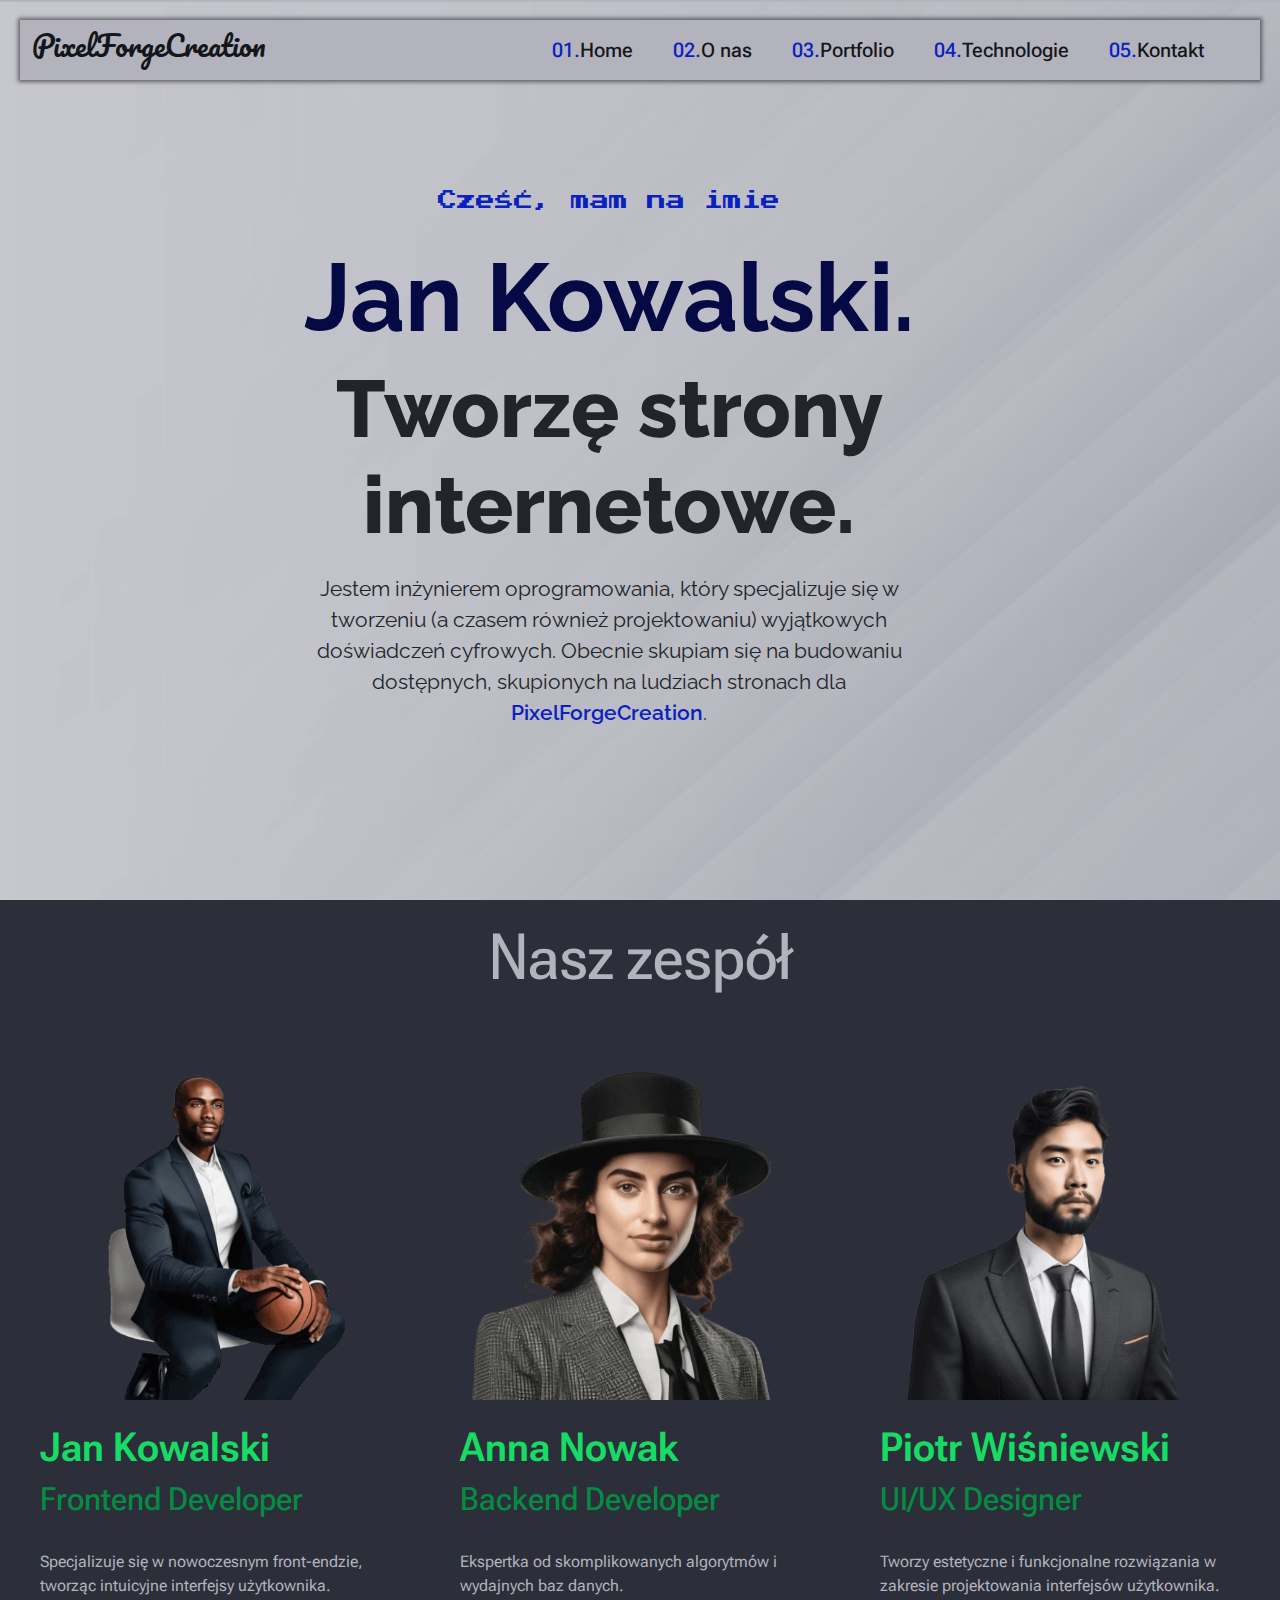
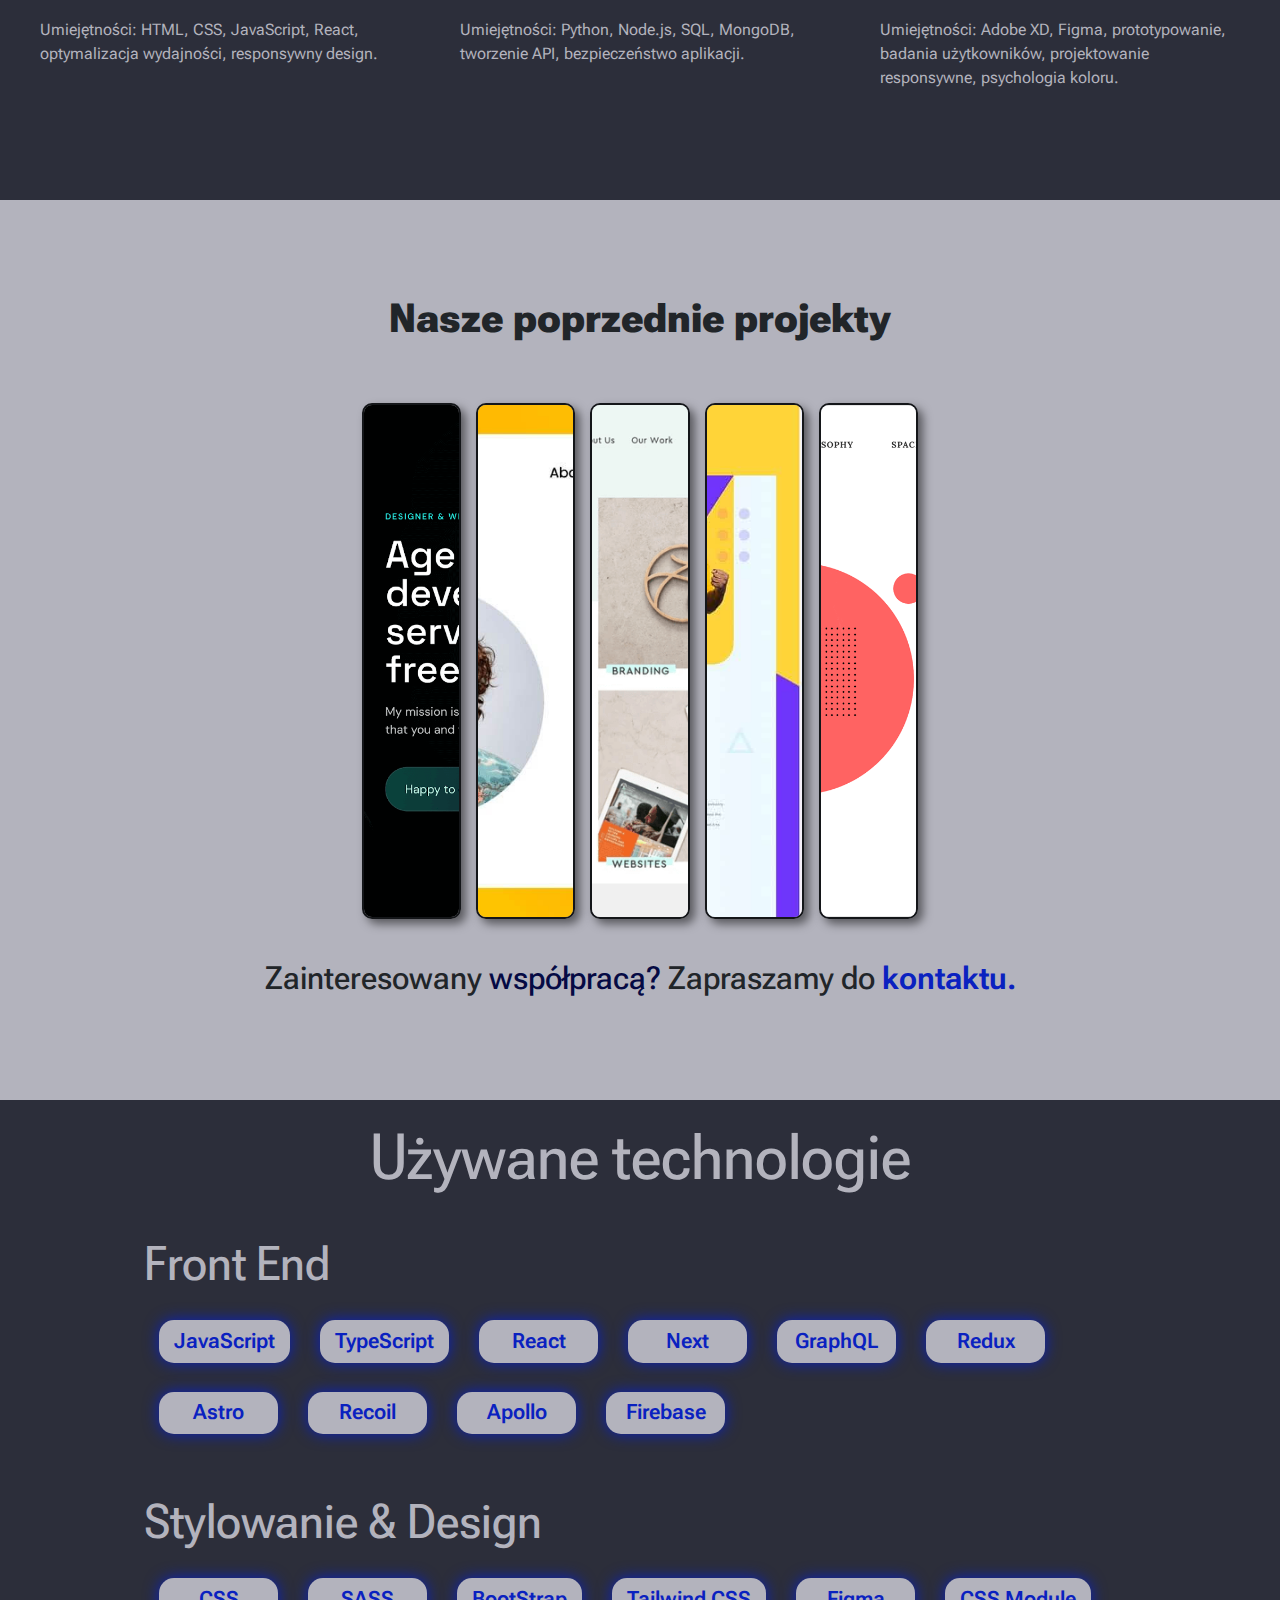
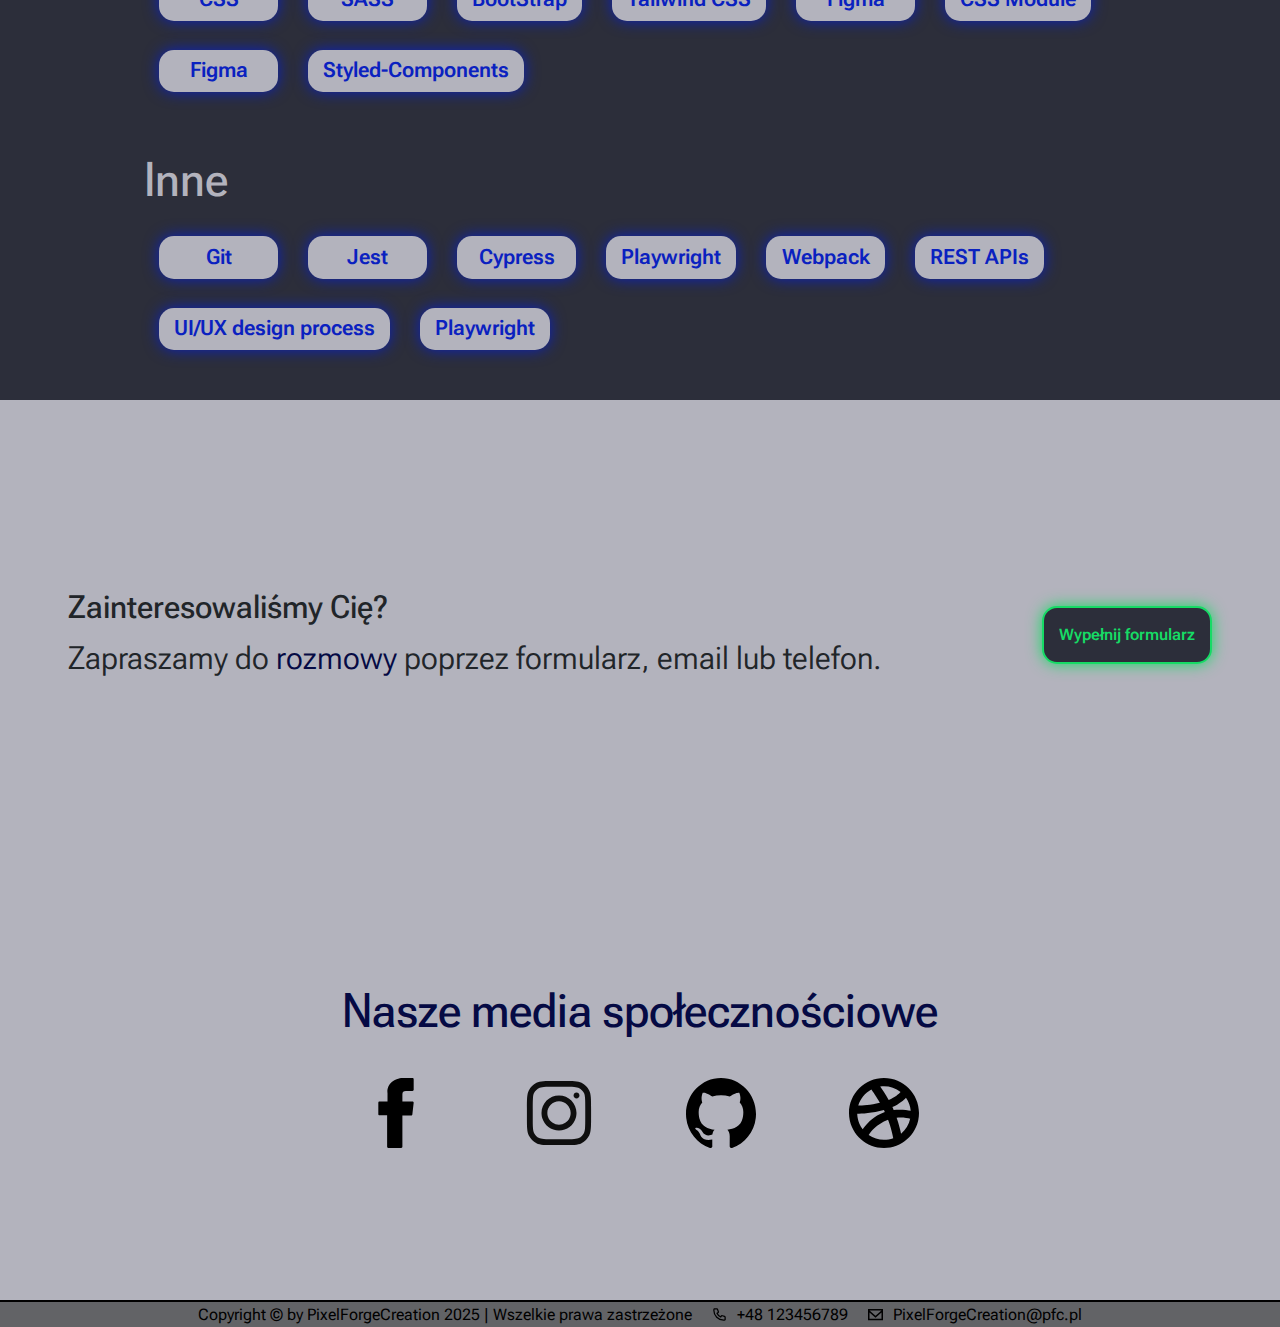
==== commit d78782c8: "0.1.2" ====
--- a/index.html
+++ b/index.html
@@ -19,12 +19,12 @@
     <div class="landing_page" id="landing_page">
       <nav class="navbar navbar-expand-lg background_color">
         <div class="container-fluid">
-          <a class="navbar-brand hover-underline-animation" href="#"><p class="pacifico-regular text_color h3">PixelForgeCreation</p></a>
+          <a class="navbar-brand hover-underline-animation" href="#"><p class="pacifico-regular text_color h3 firm_logo">PixelForgeCreation</p></a>
           <button class="navbar-toggler" type="button" data-bs-toggle="collapse" data-bs-target="#navbarSupportedContent" aria-controls="navbarSupportedContent" aria-expanded="false" aria-label="Toggle navigation">
             <span class="navbar-toggler-icon"></span>
           </button>
-          <div class="collapse navbar-collapse justify-content-end" id="navbarSupportedContent">
-            <ul class="navbar-nav me-4 mb-2 mb-lg-0">
+          <div class="collapse navbar-collapse justify-content-end navbar_background" id="navbarSupportedContent">
+            <ul class="navbar-nav mb-lg-0 navbar_nav_phone">
               <li class="nav-item">
                 <a class="nav-link active" href="#landing_page">
                   <div class="btn btn-outline-light no_border d-flex glowing_effect">
@@ -81,11 +81,6 @@
           </p>
         </div>
       </div>
-      <div class="button_next_page d-flex justify-content-center">
-         <span class="material-symbols-outlined">
-          <a href="#about_us" class="next_page">south</a>
-          </span>
-      </div>
     </div>
     <div class="about_us" id="about_us">
       <h2 class="our_team">Nasz zespół</h2>
@@ -134,11 +129,11 @@
     <div class="portfolio d-flex justify-content-center flex-column" id="portfolio">
         <h1 class="portfolio_title">Nasze poprzednie projekty</h1>
         <div class="animated_gallery">
-          <img src="img/portfolio1.png" alt="Portfolio 1" class="portfolio_image">
-          <img src="img/portfolio2.jpg" alt="Portfolio 2" class="portfolio_image">
-          <img src="img/portfolio3.png" alt="Portfolio 3" class="portfolio_image">
-          <img src="img/portfolio4.jpeg" alt="Portfolio 4" class="portfolio_image">
-          <img src="img/portfolio5.png" alt="Portfolio 5" class="portfolio_image">
+          <img src="img/portfolio1.png" alt="Portfolio 1" class="portfolio_image img-fluid">
+          <img src="img/portfolio2.jpg" alt="Portfolio 2" class="portfolio_image img-fluid">
+          <img src="img/portfolio3.png" alt="Portfolio 3" class="portfolio_image img-fluid">
+          <img src="img/portfolio4.jpeg" alt="Portfolio 4" class="portfolio_image img-fluid">
+          <img src="img/portfolio5.png" alt="Portfolio 5" class="portfolio_image img-fluid">
         </div>
         <h2>Zainteresowany <span class="special_word">współpracą?</span> Zapraszamy do <a href="#contact" class="contact_link">kontaktu.</a></h2>
     </div>
@@ -201,7 +196,7 @@
         </a>
       </div>
       <div class="contact_social_media">
-        <h2><span class="secondary_color" >Nasze</span> media społecznościowe</h2>
+        <h2><span class="secondary_color" >Nasze media społecznościowe</span></h2>
         <div class="social_media_container">
             <a href="https://www.facebook.com" target="_blank">
                 <div class="social_media">
--- a/style.css
+++ b/style.css
@@ -110,6 +110,11 @@
     box-shadow: 0 0 4px 2px rgba(0, 0, 0, 0.5);
 }
 
+.navbar-nav{
+    margin-right: 1.5rem;
+    margin-bottom: 0.5rem;
+}
+
 .landing_page_description{
     width: 100%;
     height: 80%;
@@ -159,11 +164,6 @@
     font-weight: 600;
 }
 
-.button_next_page{
-    width: 100%;
-    height: 6%;
-}
-
 .material-symbols-outlined{
     font-size: 300%;
 }
@@ -241,7 +241,11 @@
     justify-content: center;
     align-items: center;
     flex-direction: column;
-    background: linear-gradient(225deg, rgba(179,179,189,1) 0%, rgba(139,139,149,1) 100%);;
+    background-image: url('img/backgrond_contant.jpg');
+    background-position: center;
+    background-size: cover;
+    background-repeat: no-repeat;
+    background-attachment: fixed;
 }
 
 .contact_title{
@@ -304,9 +308,10 @@
 }
 
 .footer{
-    height: 5vh;
-    border-top: #646464 2px solid;
-    background: linear-gradient(315deg, rgba(179,179,189,1) 0%, rgba(139,139,149,1) 100%);
+    height: 3vh;
+    color: #000000;
+    border-top: #000000 2px solid;
+    background: #626366;
 
 }
 
@@ -456,7 +461,6 @@
     color: #007830;
 }
 
-
 .blue_glowing_border{
     box-shadow: 0 0 15px #0A21C0;
 }
@@ -548,6 +552,40 @@
     .landing_page {
         padding: 0;
     }
+
+    .navbar{
+        padding: 0 10px 0 10px;
+    }
+
+
+    .firm_logo{
+        font-size: 0.8em;
+        margin: 0;
+    }
+
+    .container-fluid{
+        padding: 0;
+    }
+
+    .navbar_background{
+        background-color: #B3B3BD;
+        box-shadow: 3px 3px 6px #2c2e3a, -3px 3px 6px #2c2e3a, 0px 3px 6px #2c2e3a;
+    }
+
+    .navbar_toggler:hover
+    {
+        box-shadow: 0px
+    }
+
+    .navbar_nav_phone{
+        margin: 0;
+    }
+
+    .navbar_nav_phone > li{
+        border-top: 1px solid #2c2e3a;
+    }
+
+
     .landing_page_description {
         padding-left: 5%;
         padding-right: 5%;
@@ -593,13 +631,16 @@
         overflow: hidden;
     }
     
-    .about_us_img{
-        width: ;
-    }
-
-    .person_description_first{}
-
-    .person_description_second{}
+    /*.about_us_img{
+    }
+
+    .person_description_first{
+
+    }
+
+    .person_description_second{
+
+    }*/
 
 
     .about_us_description{
@@ -618,8 +659,86 @@
         overflow: hidden;
     }
 
+    /*.technology{
+        overflow: hidden;
+    }*/
+
     .technology{
-        overflow: hidden;
+        height: 110vh;
+        padding: 10px;
+    }
+
+    .technologie{
+        width: 100%;
+    }
+
+    .technologie > h2 {
+        font-size: 1.8em;
+    }
+
+    .styltechnologie{
+        height: 30%;
+        padding-top: 5px;
+    }
+
+    .styltechnologie > h3 {
+        font-size: 1.6em;
+    }
+
+    .technology_group{
+        height: 100%;
+        padding-top: 5px;
+    }
+
+    .technology_element{
+
+        font-size: 1em;
+        padding: 0 10px 0 10px;
+        margin: 0 15px 0 15px;
+        height: 20%;
+        min-height: 20px;
+        min-width: 12%;
+        width: auto;
+        font-size: 1em;
+        border-radius: 15px;
+        gap: 10px;
+        transition: all 0.3s ease-in-out; /* Add transition for smooth scaling */
+        box-shadow: 0 0 5px #0A21C0;
+    }
+
+    .technology_element:hover{
+        transform: scale(1.1); /* Enlarge the element on hover */
+        font-size: 1.1em;
+        box-shadow: 0 0 15px #16DB65;
+        color: #007830;
+    }
+
+    .portfolio_title{
+        font-size: 1.5em;
+    }
+
+    .animated_gallery{
+        margin-bottom: 20px;
+        margin-top: 20px;
+        width: 100%;
+        height: 70%;
+        display: flex;
+        flex-wrap: wrap;
+        gap: 15px;
+        overflow-y: scroll;
+    }
+
+    .portfolio_image{
+        height: 40%;
+        width: 100%;
+    }
+
+    .portfolio_image:hover{
+        width: 100%
+    }
+
+    .portfolio > h2{
+        font-size: 1.2em;
     }
 
     .contact{
